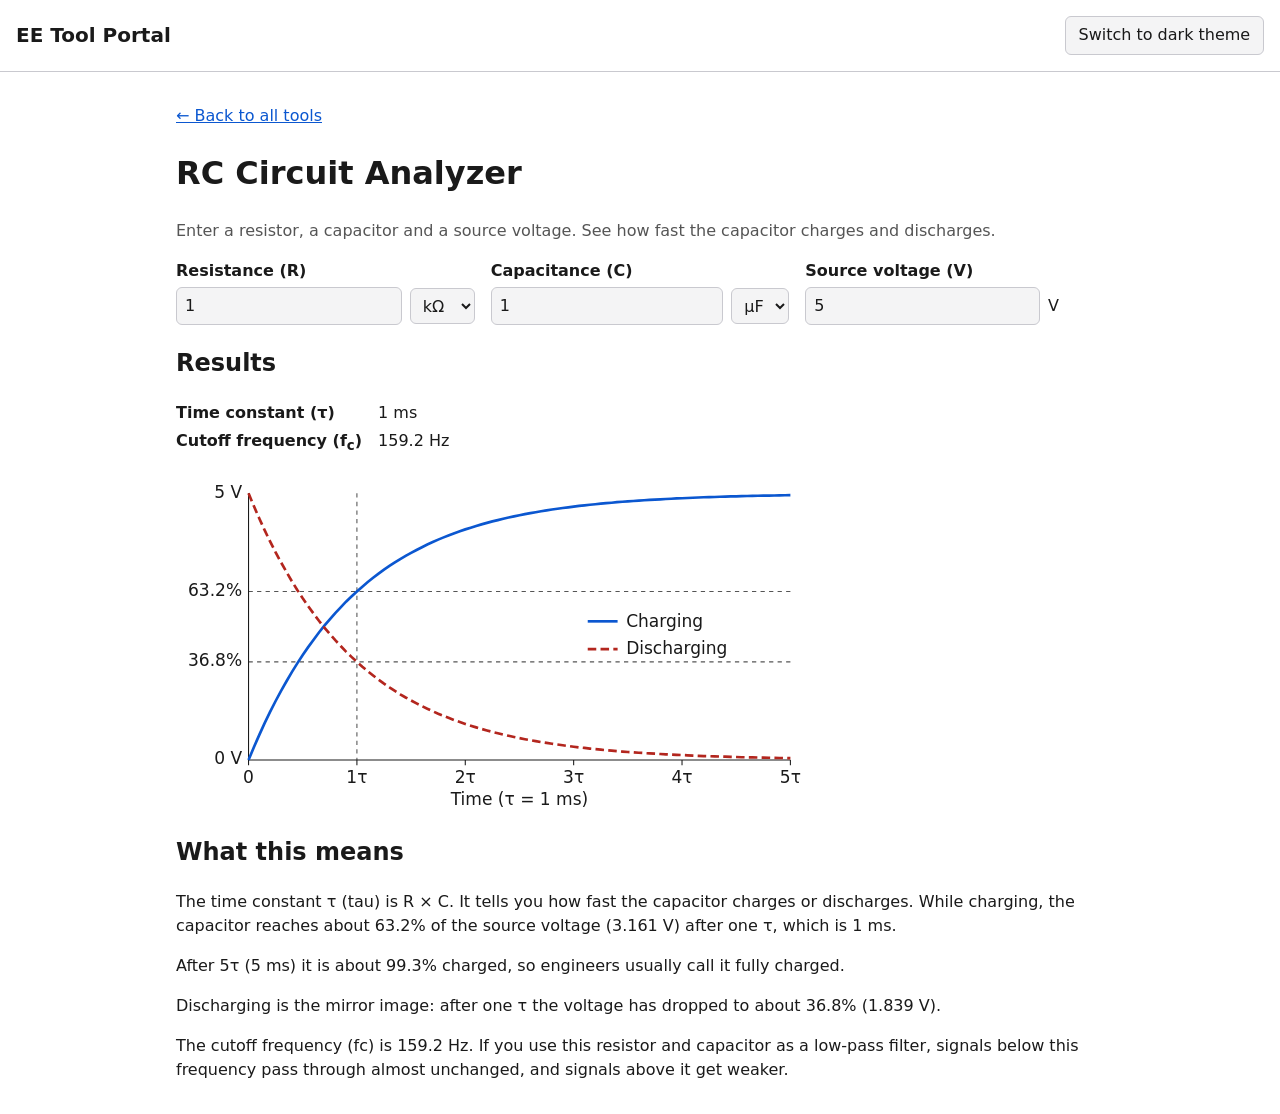
==== tools/rc-circuit.html @ fb6889d9 "Replace placeholder with RC Circuit Analyzer tool Co-Authored-By: Claude Sonnet 5.5 <noreply@anthrop" ====
<!DOCTYPE html>
<html lang="en" data-theme="light">
<head>
  <meta charset="utf-8">
  <meta name="viewport" content="width=device-width, initial-scale=1">
  <title>RC Circuit Analyzer — EE Tool Portal</title>
  <link rel="stylesheet" href="../css/base.css">
  <script src="../js/theme.js"></script>
  <script src="../js/rc-circuit.js" defer></script>
</head>
<body>
  <header class="site-header">
    <a class="site-name" href="../index.html">EE Tool Portal</a>
    <button id="theme-toggle" type="button">Switch to dark theme</button>
  </header>

  <main>
    <p><a href="../index.html">&larr; Back to all tools</a></p>
    <h1>RC Circuit Analyzer</h1>
    <p class="muted">Enter a resistor, a capacitor and a source voltage. See how fast the capacitor charges and discharges.</p>

    <form id="rc-form" class="tool-form" novalidate>
      <div class="field">
        <label for="r-value">Resistance (R)</label>
        <div class="field-row">
          <input id="r-value" type="number" step="any" min="0" value="1" inputmode="decimal">
          <select id="r-unit" aria-label="Resistance unit">
            <option value="1">&Omega;</option>
            <option value="1000" selected>k&Omega;</option>
            <option value="1000000">M&Omega;</option>
          </select>
        </div>
      </div>

      <div class="field">
        <label for="c-value">Capacitance (C)</label>
        <div class="field-row">
          <input id="c-value" type="number" step="any" min="0" value="1" inputmode="decimal">
          <select id="c-unit" aria-label="Capacitance unit">
            <option value="1e-12">pF</option>
            <option value="1e-9">nF</option>
            <option value="1e-6" selected>&micro;F</option>
          </select>
        </div>
      </div>

      <div class="field">
        <label for="v-value">Source voltage (V)</label>
        <div class="field-row">
          <input id="v-value" type="number" step="any" min="0" value="5" inputmode="decimal">
          <span class="unit-fixed">V</span>
        </div>
      </div>
    </form>

    <p id="error" class="error" role="alert" hidden></p>

    <section id="results" aria-live="polite">
      <h2>Results</h2>
      <dl class="results-list">
        <dt>Time constant (&tau;)</dt>
        <dd id="out-tau"></dd>
        <dt>Cutoff frequency (f<sub>c</sub>)</dt>
        <dd id="out-fc"></dd>
      </dl>

      <svg id="graph" class="graph" viewBox="0 0 600 320" role="img"
           aria-label="Graph of capacitor voltage over time, showing a charging curve and a discharging curve"></svg>

      <h2>What this means</h2>
      <div id="explanation"></div>
    </section>
  </main>
</body>
</html>
---- css/base.css ----
:root {
  --bg: #ffffff;
  --text: #1a1a1a;
  --muted: #555555;
  --surface: #f4f4f5;
  --border: #c9c9cf;
  --link: #0b57d0;
}

:root[data-theme="dark"] {
  --bg: #121212;
  --text: #f0f0f0;
  --muted: #b3b3b3;
  --surface: #1e1e1e;
  --border: #444444;
  --link: #8ab4f8;
}

* { box-sizing: border-box; }

body {
  margin: 0;
  background: var(--bg);
  color: var(--text);
  font-family: system-ui, sans-serif;
  line-height: 1.5;
}

a { color: var(--link); }

.site-header {
  display: flex;
  align-items: center;
  justify-content: space-between;
  gap: 1rem;
  padding: 1rem;
  border-bottom: 1px solid var(--border);
}

.site-name {
  font-size: 1.25rem;
  font-weight: 700;
  color: var(--text);
  text-decoration: none;
}

#theme-toggle {
  font: inherit;
  padding: 0.4rem 0.8rem;
  color: var(--text);
  background: var(--surface);
  border: 1px solid var(--border);
  border-radius: 6px;
  cursor: pointer;
}

main {
  max-width: 60rem;
  margin: 0 auto;
  padding: 1rem;
}

.muted { color: var(--muted); }

.tool-grid {
  display: grid;
  grid-template-columns: 1fr;
  gap: 1rem;
  padding: 0;
  list-style: none;
}

.tool-card {
  display: block;
  height: 100%;
  padding: 1rem;
  color: var(--text);
  background: var(--surface);
  border: 1px solid var(--border);
  border-radius: 8px;
  text-decoration: none;
}

.tool-card:hover,
.tool-card:focus-visible { border-color: var(--link); }

.tool-card h2 { margin: 0 0 0.25rem; font-size: 1.1rem; }
.tool-card p { margin: 0; color: var(--muted); }

@media (min-width: 40rem) {
  .tool-grid { grid-template-columns: repeat(2, 1fr); }
}

@media (min-width: 64rem) {
  .tool-grid { grid-template-columns: repeat(3, 1fr); }
}

/* RC Circuit Analyzer */
:root { --accent2: #b3261e; }
:root[data-theme="dark"] { --accent2: #ff8a80; }

.tool-form {
  display: grid;
  grid-template-columns: 1fr;
  gap: 1rem;
  margin: 1rem 0;
}

.field { min-width: 0; }
.field label { display: block; margin-bottom: 0.25rem; font-weight: 600; }
.field-row { display: flex; gap: 0.5rem; align-items: center; }

input[type="number"],
select {
  font: inherit;
  padding: 0.4rem 0.5rem;
  color: var(--text);
  background: var(--surface);
  border: 1px solid var(--border);
  border-radius: 6px;
}

input[type="number"] { flex: 1; width: 0; min-width: 0; }
.unit-fixed { min-width: 3.5rem; }

.error { color: var(--accent2); font-weight: 600; }

.results-list { display: grid; grid-template-columns: auto 1fr; gap: 0.25rem 1rem; }
.results-list dt { font-weight: 600; }
.results-list dd { margin: 0; }

.graph { display: block; width: 100%; height: auto; max-width: 40rem; }
.graph-text { fill: var(--text); font-size: 16px; }
.graph-axis { stroke: var(--text); stroke-width: 1; }
.graph-guide { stroke: var(--muted); stroke-width: 1; stroke-dasharray: 4 4; }
.graph-charge { stroke: var(--link); stroke-width: 2.5; fill: none; }
.graph-discharge { stroke: var(--accent2); stroke-width: 2.5; fill: none; stroke-dasharray: 8 4; }

@media (min-width: 40rem) {
  .tool-form { grid-template-columns: repeat(3, minmax(0, 1fr)); }
}
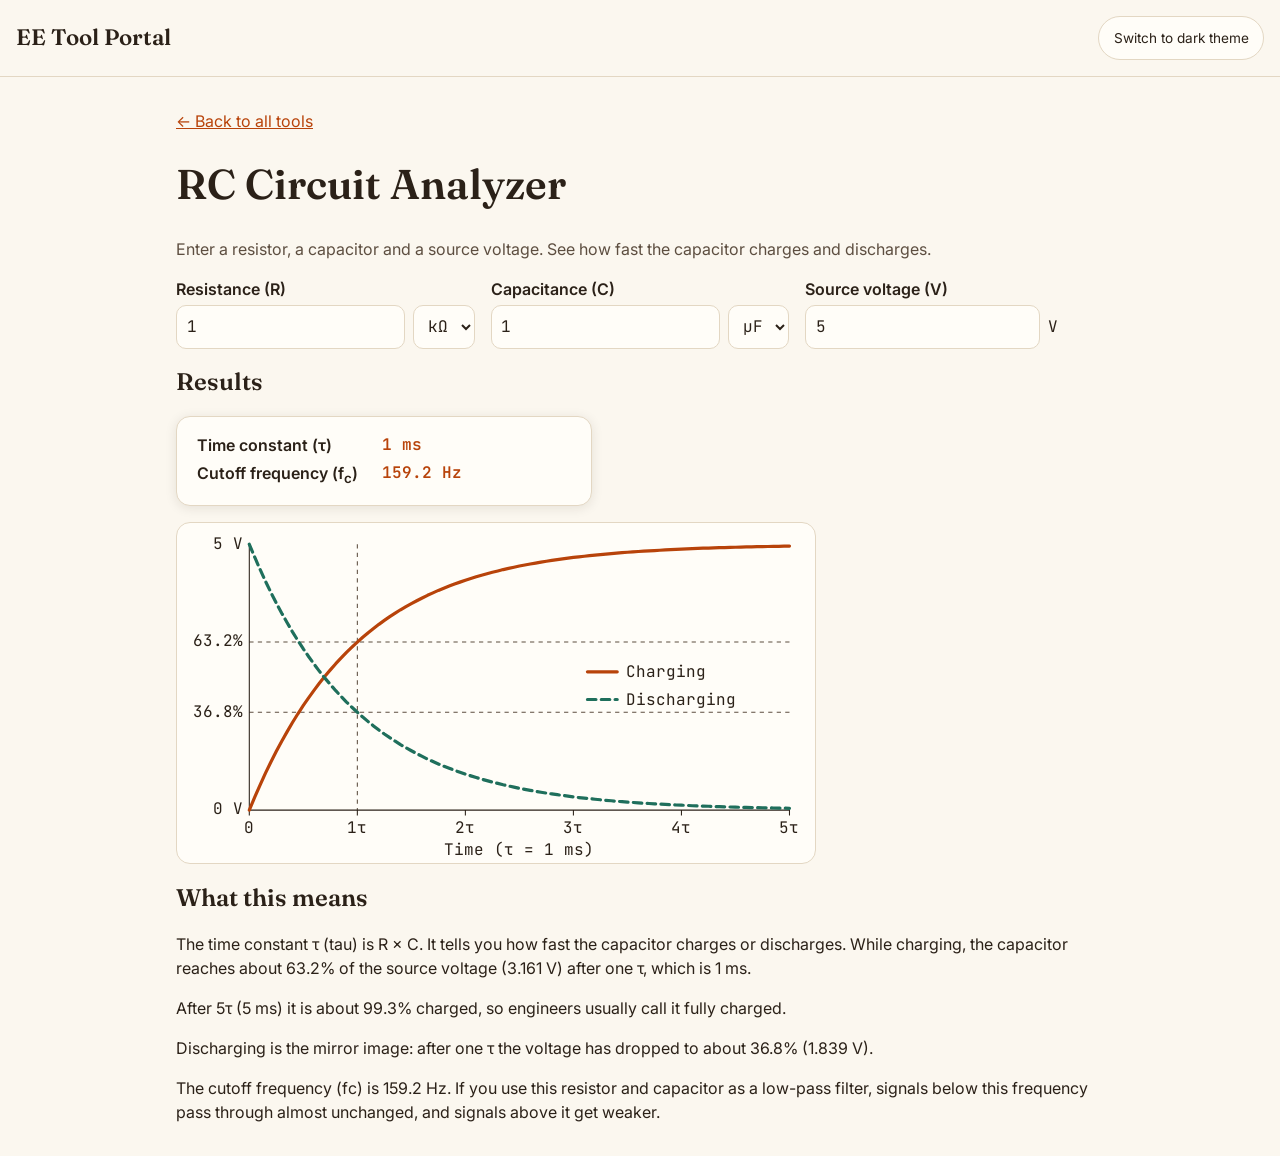
==== commit 0f087d12: "Apply Lab Notebook visual design to the portal Co-Authored-By: Claude Sonnet 5.5 <noreply@anthropic." ====
--- a/tools/rc-circuit.html
+++ b/tools/rc-circuit.html
@@ -4,6 +4,7 @@
   <meta charset="utf-8">
   <meta name="viewport" content="width=device-width, initial-scale=1">
   <title>RC Circuit Analyzer — EE Tool Portal</title>
+  <link rel="stylesheet" href="https://fonts.googleapis.com/css2?family=Fraunces:opsz,wght@9..144,600&family=Inter:wght@400;600&family=JetBrains+Mono:wght@400;600&display=swap">
   <link rel="stylesheet" href="../css/base.css">
   <script src="../js/theme.js"></script>
   <script src="../js/rc-circuit.js" defer></script>
--- a/css/base.css
+++ b/css/base.css
@@ -1,19 +1,32 @@
+/* Design: Lab Notebook. Warm paper colors, serif headings, rounded cards. */
 :root {
-  --bg: #ffffff;
-  --text: #1a1a1a;
-  --muted: #555555;
-  --surface: #f4f4f5;
-  --border: #c9c9cf;
-  --link: #0b57d0;
+  --bg: #fbf7ef;
+  --text: #2b2118;
+  --muted: #5d4e40;
+  --surface: #fffdf8;
+  --border: #e3d7c3;
+  --link: #b8430a;
+  --on-link: #ffffff;
+  --accent2: #1f6f5c;
+  --error: #b3261e;
+  --shadow: 0 2px 12px rgba(43, 33, 24, 0.1);
+
+  --font-heading: Fraunces, Georgia, serif;
+  --font-body: Inter, system-ui, sans-serif;
+  --font-mono: "JetBrains Mono", ui-monospace, monospace;
 }
 
 :root[data-theme="dark"] {
-  --bg: #121212;
-  --text: #f0f0f0;
-  --muted: #b3b3b3;
-  --surface: #1e1e1e;
-  --border: #444444;
-  --link: #8ab4f8;
+  --bg: #1c1713;
+  --text: #f3e9da;
+  --muted: #c4b5a0;
+  --surface: #261f19;
+  --border: #43382c;
+  --link: #ff9a5c;
+  --on-link: #1c1713;
+  --accent2: #6fd1b6;
+  --error: #ff8a80;
+  --shadow: 0 2px 14px rgba(0, 0, 0, 0.45);
 }
 
 * { box-sizing: border-box; }
@@ -22,9 +35,17 @@
   margin: 0;
   background: var(--bg);
   color: var(--text);
-  font-family: system-ui, sans-serif;
+  font-family: var(--font-body);
   line-height: 1.5;
 }
+
+h1, h2 {
+  font-family: var(--font-heading);
+  font-weight: 600;
+  line-height: 1.15;
+}
+
+h1 { font-size: 2rem; }
 
 a { color: var(--link); }
 
@@ -38,19 +59,23 @@
 }
 
 .site-name {
-  font-size: 1.25rem;
-  font-weight: 700;
+  font-family: var(--font-heading);
+  font-size: 1.2rem;
+  font-weight: 600;
+  white-space: nowrap;
   color: var(--text);
   text-decoration: none;
 }
 
 #theme-toggle {
   font: inherit;
-  padding: 0.4rem 0.8rem;
-  color: var(--text);
-  background: var(--surface);
-  border: 1px solid var(--border);
-  border-radius: 6px;
+  font-size: 0.85rem;
+  min-height: 2.75rem;
+  padding: 0.4rem 0.9rem;
+  color: var(--text);
+  background: var(--surface);
+  border: 1px solid var(--border);
+  border-radius: 999px;
   cursor: pointer;
 }
 
@@ -71,23 +96,43 @@
 }
 
 .tool-card {
-  display: block;
+  display: flex;
+  flex-direction: column;
+  gap: 0.6rem;
   height: 100%;
-  padding: 1rem;
-  color: var(--text);
-  background: var(--surface);
-  border: 1px solid var(--border);
-  border-radius: 8px;
+  padding: 1.25rem;
+  color: var(--text);
+  background: var(--surface);
+  border: 1px solid var(--border);
+  border-radius: 14px;
+  box-shadow: var(--shadow);
   text-decoration: none;
 }
 
 .tool-card:hover,
 .tool-card:focus-visible { border-color: var(--link); }
 
-.tool-card h2 { margin: 0 0 0.25rem; font-size: 1.1rem; }
+.tool-card h2 { margin: 0; font-size: 1.4rem; }
 .tool-card p { margin: 0; color: var(--muted); }
 
+.tool-badge {
+  display: inline-flex;
+  align-items: center;
+  justify-content: center;
+  width: 2.75rem;
+  height: 2.75rem;
+  color: var(--on-link);
+  background: var(--link);
+  border-radius: 12px;
+  font-family: var(--font-mono);
+  font-weight: 600;
+}
+
+.tool-open { font-weight: 600; color: var(--link); }
+
 @media (min-width: 40rem) {
+  .site-name { font-size: 1.4rem; }
+  h1 { font-size: 2.6rem; }
   .tool-grid { grid-template-columns: repeat(2, 1fr); }
 }
 
@@ -96,9 +141,6 @@
 }
 
 /* RC Circuit Analyzer */
-:root { --accent2: #b3261e; }
-:root[data-theme="dark"] { --accent2: #ff8a80; }
-
 .tool-form {
   display: grid;
   grid-template-columns: 1fr;
@@ -113,28 +155,48 @@
 input[type="number"],
 select {
   font: inherit;
-  padding: 0.4rem 0.5rem;
-  color: var(--text);
-  background: var(--surface);
-  border: 1px solid var(--border);
-  border-radius: 6px;
+  font-family: var(--font-mono);
+  min-height: 2.75rem;
+  padding: 0.4rem 0.6rem;
+  color: var(--text);
+  background: var(--surface);
+  border: 1px solid var(--border);
+  border-radius: 10px;
 }
 
 input[type="number"] { flex: 1; width: 0; min-width: 0; }
-.unit-fixed { min-width: 3.5rem; }
-
-.error { color: var(--accent2); font-weight: 600; }
-
-.results-list { display: grid; grid-template-columns: auto 1fr; gap: 0.25rem 1rem; }
+.unit-fixed { min-width: 3.5rem; font-family: var(--font-mono); }
+
+.error { color: var(--error); font-weight: 600; }
+
+.results-list {
+  display: grid;
+  grid-template-columns: auto 1fr;
+  gap: 0.25rem 1.5rem;
+  max-width: 26rem;
+  padding: 1rem 1.25rem;
+  background: var(--surface);
+  border: 1px solid var(--border);
+  border-radius: 14px;
+  box-shadow: var(--shadow);
+}
 .results-list dt { font-weight: 600; }
-.results-list dd { margin: 0; }
-
-.graph { display: block; width: 100%; height: auto; max-width: 40rem; }
-.graph-text { fill: var(--text); font-size: 16px; }
+.results-list dd { margin: 0; font-family: var(--font-mono); font-weight: 600; color: var(--link); }
+
+.graph {
+  display: block;
+  width: 100%;
+  height: auto;
+  max-width: 40rem;
+  background: var(--surface);
+  border: 1px solid var(--border);
+  border-radius: 14px;
+}
+.graph-text { fill: var(--text); font-family: var(--font-mono); font-size: 15px; }
 .graph-axis { stroke: var(--text); stroke-width: 1; }
 .graph-guide { stroke: var(--muted); stroke-width: 1; stroke-dasharray: 4 4; }
-.graph-charge { stroke: var(--link); stroke-width: 2.5; fill: none; }
-.graph-discharge { stroke: var(--accent2); stroke-width: 2.5; fill: none; stroke-dasharray: 8 4; }
+.graph-charge { stroke: var(--link); stroke-width: 3; fill: none; stroke-linecap: round; stroke-linejoin: round; }
+.graph-discharge { stroke: var(--accent2); stroke-width: 3; fill: none; stroke-dasharray: 8 5; stroke-linecap: round; stroke-linejoin: round; }
 
 @media (min-width: 40rem) {
   .tool-form { grid-template-columns: repeat(3, minmax(0, 1fr)); }
